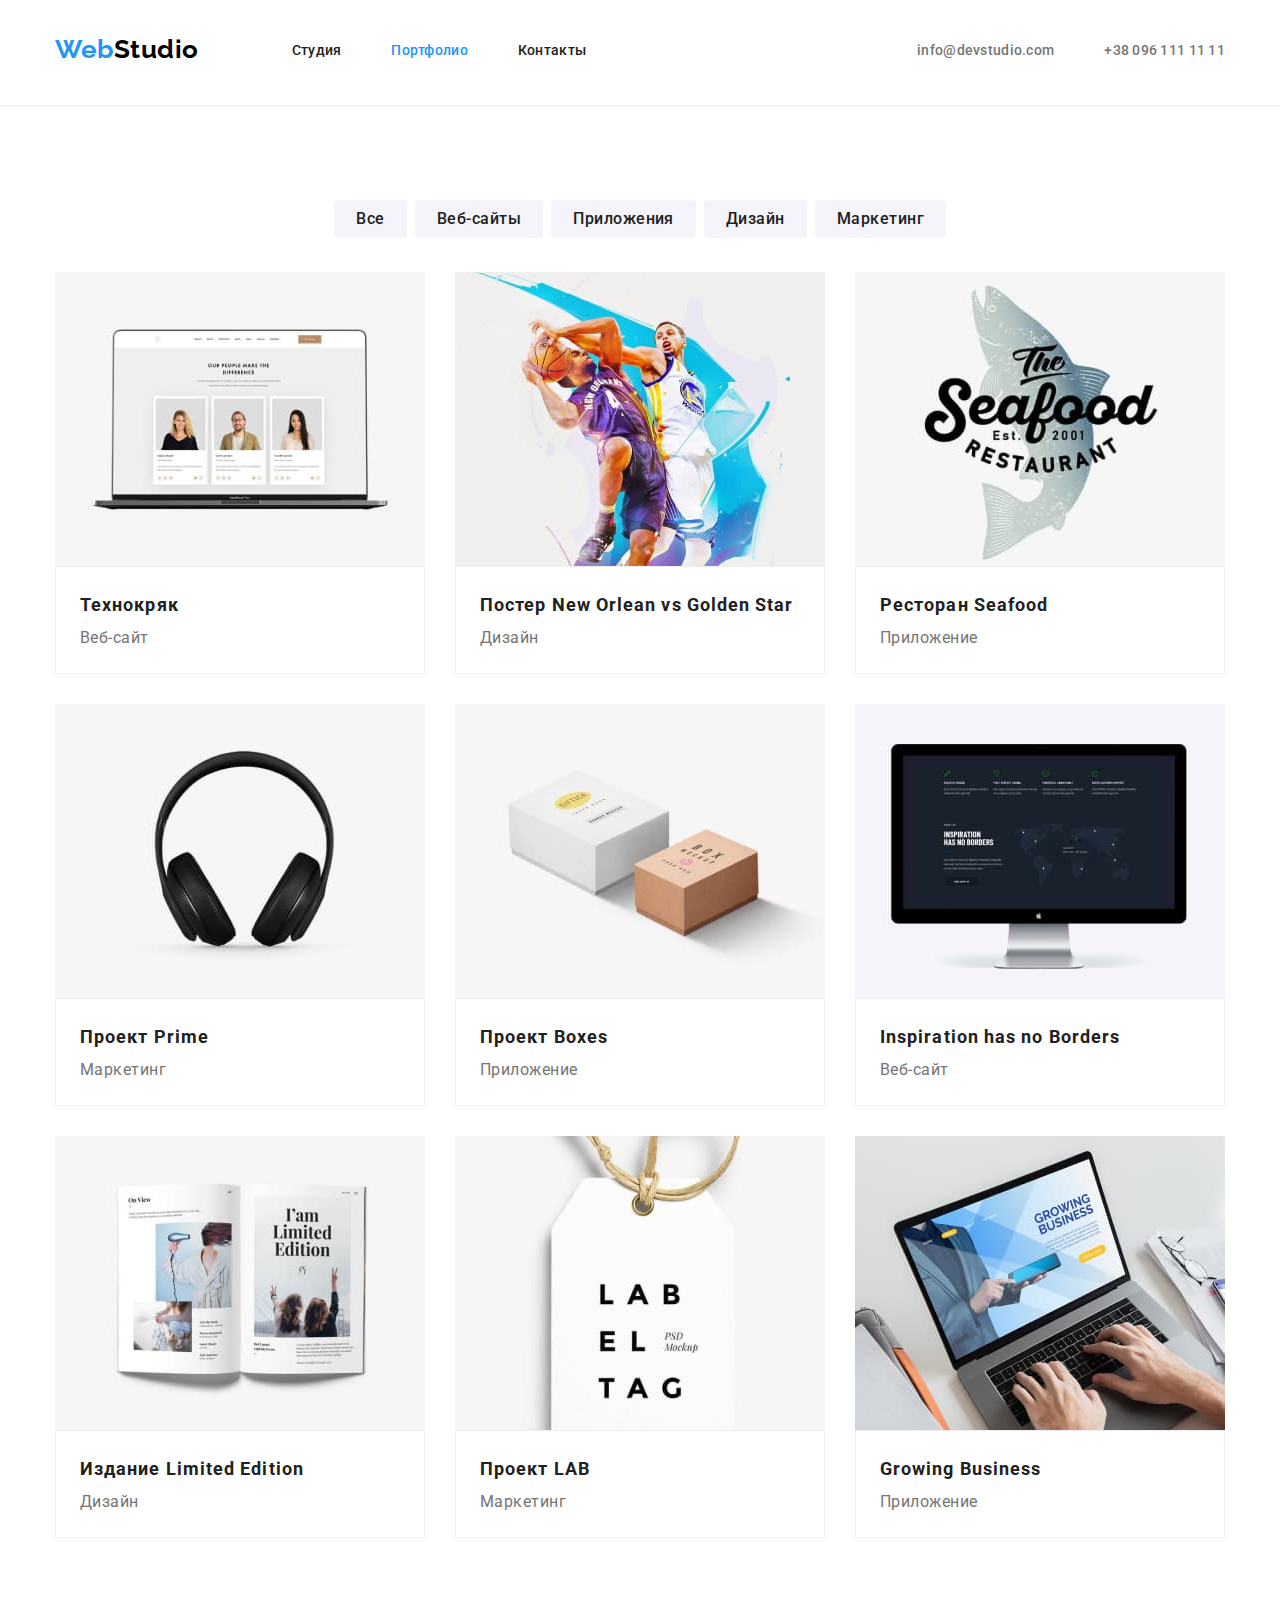
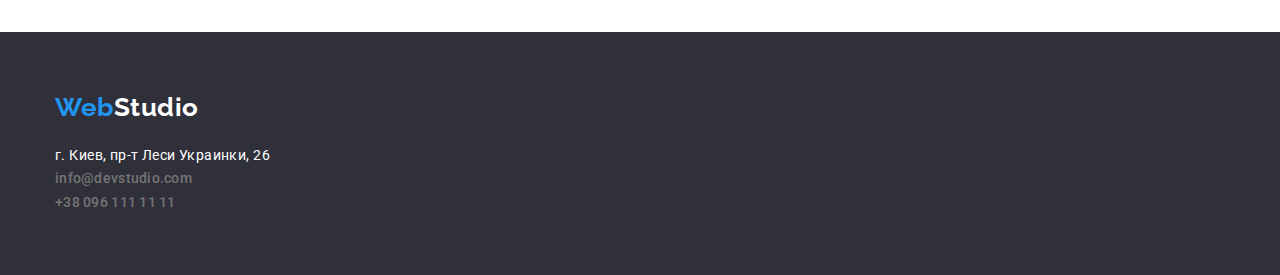
==== portfolio.html @ e27b1616 "clone" ====
<!DOCTYPE html>
<html lang="ru">
  <head>
    <meta charset="UTF-8" />
    <meta http-equiv="X-UA-Compatible" content="IE=edge" />
    <meta name="viewport" content="width=device-width, initial-scale=1.0" />
    <link
      rel="stylesheet"
      href="https://cdnjs.cloudflare.com/ajax/libs/modern-normalize/1.1.0/modern-normalize.min.css"
    />
    <link rel="stylesheet" href="./css/styles.css" />
    <link rel="preconnect" href="https://fonts.googleapis.com" />
    <link rel="preconnect" href="https://fonts.gstatic.com" crossorigin />
    <link
      href="https://fonts.googleapis.com/css2?family=Raleway:wght@700&family=Roboto:wght@400;500;700;900&display=swap"
      rel="stylesheet"
    />
    <title>Portfolio</title>
  </head>

  <body>
    <header class="header">
      <div class="container">
        <a lang="en" href="./index.html" class="logo">Web<span class="logo-header">Studio</span></a>
        <nav class="nav">
          <ul class="nav-list list">
            <li><a href="./index.html" class="nav-list-item link">Студия</a></li>
            <li><a href="./portfolio.html" class="nav-list-item link current">Портфолио</a></li>
            <li><a href="" class="nav-list-item link">Контакты</a></li>
          </ul>
        </nav>
        <ul class="contacts list">
          <li><a href="mailto:info@devstudio.com" class="mail link">info@devstudio.com</a></li>
          <li><a href="tel:+380961111111" class="header-tel link">+38 096 111 11 11</a></li>
        </ul>
      </div>
    </header>
    <main>
      <section class="our-services section">
        <div class="container">
          <h1 class="hidden-head">Наши услуги</h1>
          <ul class="oserv-but list">
            <li><button type="button" class="filter">Все</button></li>
            <li><button type="button" class="filter">Веб-сайты</button></li>
            <li><button type="button" class="filter">Приложения</button></li>
            <li><button type="button" class="filter">Дизайн</button></li>
            <li><button type="button" class="filter">Маркетинг</button></li>
          </ul>

          <ul class="oserv-list list">
            <li class="oserv-item">
              <img src="./images/img11.jpg" alt="Веб-сайт" width="370" height="294" />
              <div class="oserv-text">
                <h3 class="oserv-item-head">Технокряк</h3>
                <p class="oserv-item-text">Веб-сайт</p>
              </div>
            </li>
            <li class="oserv-item">
              <img src="./images/img12.jpg" alt="Дизайн" width="370" height="294" />
              <div class="oserv-text">
                <h3 class="oserv-item-head">Постер New Orlean vs Golden Star</h3>
                <p class="oserv-item-text">Дизайн</p>
              </div>
            </li>
            <li class="oserv-item">
              <img src="./images/img13.jpg" alt="Приложение" width="370" height="294" />
              <div class="oserv-text">
                <h3 class="oserv-item-head">Ресторан Seafood</h3>
                <p class="oserv-item-text">Приложение</p>
              </div>
            </li>
            <li class="oserv-item">
              <img src="./images/img21.jpg" alt="Маркетинг" width="370" height="294" />
              <div class="oserv-text">
                <h3 class="oserv-item-head">Проект Prime</h3>
                <p class="oserv-item-text">Маркетинг</p>
              </div>
            </li>
            <li class="oserv-item">
              <img src="./images/img22.jpg" alt="Приложение" width="370" height="429" />
              <div class="oserv-text">
                <h3 class="oserv-item-head">Проект Boxes</h3>
                <p class="oserv-item-text">Приложение</p>
              </div>
            </li>
            <li class="oserv-item">
              <img src="./images/img23.jpg" alt="Веб-сайт" width="370" height="294" />
              <div class="oserv-text">
                <h3 lang="en" class="oserv-item-head">Inspiration has no Borders</h3>
                <p class="oserv-item-text">Веб-сайт</p>
              </div>
            </li>
            <li class="oserv-item">
              <img src="./images/img31.jpg" alt="Дизайн" width="370" height="294" />
              <div class="oserv-text">
                <h3 class="oserv-item-head">Издание Limited Edition</h3>
                <p class="oserv-item-text">Дизайн</p>
              </div>
            </li>
            <li class="oserv-item">
              <img src="./images/img32.jpg" alt="Маркетинг" width="370" height="294" />
              <div class="oserv-text">
                <h3 class="oserv-item-head">Проект LAB</h3>
                <p class="oserv-item-text">Маркетинг</p>
              </div>
            </li>
            <li class="oserv-item">
              <img src="./images/img33.jpg" alt="Веб-сайт" width="370" height="294" />
              <div class="oserv-text">
                <h3 lang="en" class="oserv-item-head">Growing Business</h3>
                <p class="oserv-item-text">Приложение</p>
              </div>
            </li>
          </ul>
        </div>
      </section>
    </main>
    <footer class="basement">
      <div class="container">
        <a lang="en" href="./index.html" class="ft">Web<span class="logo-footer">Studio</span></a>
        <address class="basement-adr">
          г. Киев, пр-т Леси Украинки, 26
          <ul class="contacts-ft">
            <li><a href="mailto:info@devstudio.com" class="mail link">info@devstudio.com</a></li>
            <li><a href="tel:+380961111111" class="header-tel link">+38 096 111 11 11</a></li>
          </ul>
        </address>
      </div>
    </footer>
  </body>
</html>
---- css/styles.css ----
:root {
  --header-color: #2196f3;
  --accent-color: #ffffff;
  --text-color: #212121;
  --font-weight: 700;
  --basetext-color: #757575;
}

.list {
  list-style: none;
  margin-top: 0px;
  margin-bottom: 0px;
  padding: 0px;

  display: flex;
  align-items: center;
  gap: 30px;
}

.link {
  text-decoration: none;
}
.hidden-head {
  position: absolute;
  white-space: nowrap;
  width: 1px;
  height: 1;
  overflow: hidden;
  border: 0;
  padding: 0;
  clip: rect(0 0 0 0);
  clip-path: inset(50%);
  margin: -1px;
}

.section {
  padding: 94px 0px;
}

.absec {
  padding-top: 0px;
}

body {
  font-family: 'Roboto', sans-serif;
  color: var(--text-color);
  background-color: var(--accent-color);
}

img {
  display: block;
  max-width: 100%;
  height: auto;
}

ul {
  margin: 0px;
  padding-left: 0px;
}
p,
h1,
h2,
h3,
h4,
h5,
h6 {
  margin: 0px;
}

.container {
  width: 1200px;
  padding-left: 15px;
  padding-right: 15px;
  margin: 0 auto;
}

/*----------------HEADER----------------*/
.header .container {
  display: flex;
  align-items: center;
}
.header {
  padding: 10px 0px 15px;
  border-bottom: 1px solid #ececec;
}

.logo {
  font-family: Raleway;
  font-style: normal;
  font-weight: var(--font-weight);
  font-size: 26px;
  line-height: 1.2;
  color: var(--header-color);
  text-decoration: none;
  letter-spacing: 0.02em;
  padding-top: 24px;
  padding-bottom: 25px;
  margin-right: 93px;
}
.logo-header {
  color: #000000;
}
.nav-list {
  column-gap: 50px;
}
.nav-list-item.current {
  color: var(--header-color);
}
.nav-list-item,
.header-tel,
.mail {
  font-weight: 500;
  font-size: 14px;
  line-height: 1.14;
  letter-spacing: 0.02em;
  color: var(--text-color);
}

.nav-list-item:hover,
.nav-list-item:focus {
  color: var(--header-color);
}

.header-tel,
.mail {
  color: var(--basetext-color);
}
.header-tel:hover,
.header-tel:focus {
  color: var(--header-color);
}

.mail:hover,
.mail:focus {
  color: var(--header-color);
}
.contacts {
  margin-left: auto;
  column-gap: 50px;
}

.mail {
  margin: 9px auto;
}

/* -------------Hero------------------- */
.hero {
  background-color: #2f303a;
  padding-top: 200px;
  padding-bottom: 200px;
  text-align: center;
}
.hero-h {
  font-weight: 900;
  font-size: 44px;
  line-height: 1.36;
  letter-spacing: 0.06em;
  text-transform: uppercase;
  color: var(--accent-color);
  max-width: 695px;

  margin: 0 auto;
  margin-bottom: 30px;
}
.hero-bt {
  font-family: inherit;
  font-weight: var(--font-weight);
  font-size: 16px;
  line-height: 1.88;
  display: flex;
  align-items: center;
  letter-spacing: 0.06em;
  color: var(--accent-color);
  background-color: var(--header-color);
  cursor: pointer;
  border-radius: 4px;
  padding: 10px 32px;
  max-width: 100%;
  margin: 0 auto;
}
.hero-bt:hover,
.hero-bt:focus {
  background-color: #188ce8;
}

/* -------------Benefits---------------- */
.benefits {
  padding-top: 68px;
  padding-bottom: 94px;
}

.bts-header {
  font-weight: var(--font-weight);
  font-size: 14px;
  line-height: 1.14;
  letter-spacing: 0.03em;
  text-transform: uppercase;
  color: var(--text-color);
  margin-top: 0px;
  margin-bottom: 10px;
}
.bts-text {
  font-size: 14px;
  line-height: 1.71;
  letter-spacing: 0.03em;
  color: var(--basetext-color);
  margin: 0px;
  max-width: 270px;
}

/* --------------About---------------- */
.about-header {
  font-weight: var(--font-weight);
  font-size: 36px;
  line-height: 1.17;
  text-align: center;
  letter-spacing: 0.03em;
  color: var(--text-color);
  margin: 0 auto;
  margin-bottom: 50px;
}

/* --------------Our team------------- */
.our-team {
  background-color: #f5f4fa;
}

.oteam-items {
  background-color: var(--accent-color);
  border-radius: 0px 0px 4px 4px;
  width: calc((100%-30px;) / 3);
}
.oteem-header {
  font-weight: 500;
  font-size: 16px;
  line-height: 1.19;
  text-align: center;
  letter-spacing: 0.03em;
  color: var(--text-color);
  margin: 0px 0px 10px;
}
.oteem-position {
  font-size: 16px;
  line-height: 1.19;
  text-align: center;
  letter-spacing: 0.03em;
  color: var(--basetext-color);
}

.oteam-text {
  padding: 30px 0px;
  box-shadow: 0px 1px 3px rgba(0, 0, 0, 0.12), 0px 1px 1px rgba(0, 0, 0, 0.14),
    0px 2px 1px rgba(0, 0, 0, 0.2);
}
/*--------------Footer------------------*/
.basement {
  background-color: #2f303a;
}

.ft {
  display: block;
  font-family: Raleway;
  font-style: normal;
  font-weight: var(--font-weight);
  font-size: 26px;
  line-height: 1.2;
  color: var(--header-color);
  text-decoration: none;
  letter-spacing: 0.02em;
  padding-top: 60px;
  margin-bottom: 20px;
}
.logo-footer {
  color: var(--accent-color);
  padding-top: 60px;
}
.basement-adr {
  display: block;
  font-style: normal;
  font-size: 14px;
  line-height: 1.71;
  letter-spacing: 0.03em;
  color: var(--accent-color);
  padding-bottom: 60px;
  max-width: 231px;
  text-align: left;
}
.contacts-ft {
  list-style: none;
}

/* ----------------------PORTFOLIO---------------------------- */

.oserv-but {
  margin-bottom: 34px;
  column-gap: 8px;
  justify-content: center;
}

.filter {
  font-family: inherit;
  font-weight: 500;
  font-size: 16px;
  line-height: 1.62;
  text-align: center;
  letter-spacing: 0.03em;
  color: var(--text-color);
  background: #f5f4fa;
  cursor: pointer;
  border-radius: 4px;
  padding: 6px 22px;
  min-width: 73px;
  text-align: center;
  border: 0;
}
.filter:hover,
.filter:focus {
  background: var(--header-color);
  color: var(--accent-color);
}

.oserv-list {
  flex-wrap: wrap;
}

.oserv-item {
  
  width: 370px;
}

.oserv-item-head {
  font-weight: var(--font-weight);
  font-size: 18px;
  line-height: 2;
  letter-spacing: 0.06em;
  color: var(--text-color);
}
.oserv-item-text {
  font-size: 16px;
  line-height: 1.88;
  letter-spacing: 0.03em;
  color: var(--basetext-color);
}
.oserv-text {
  padding: 20px 24px;
  border: 1px solid #eeeeee;
}
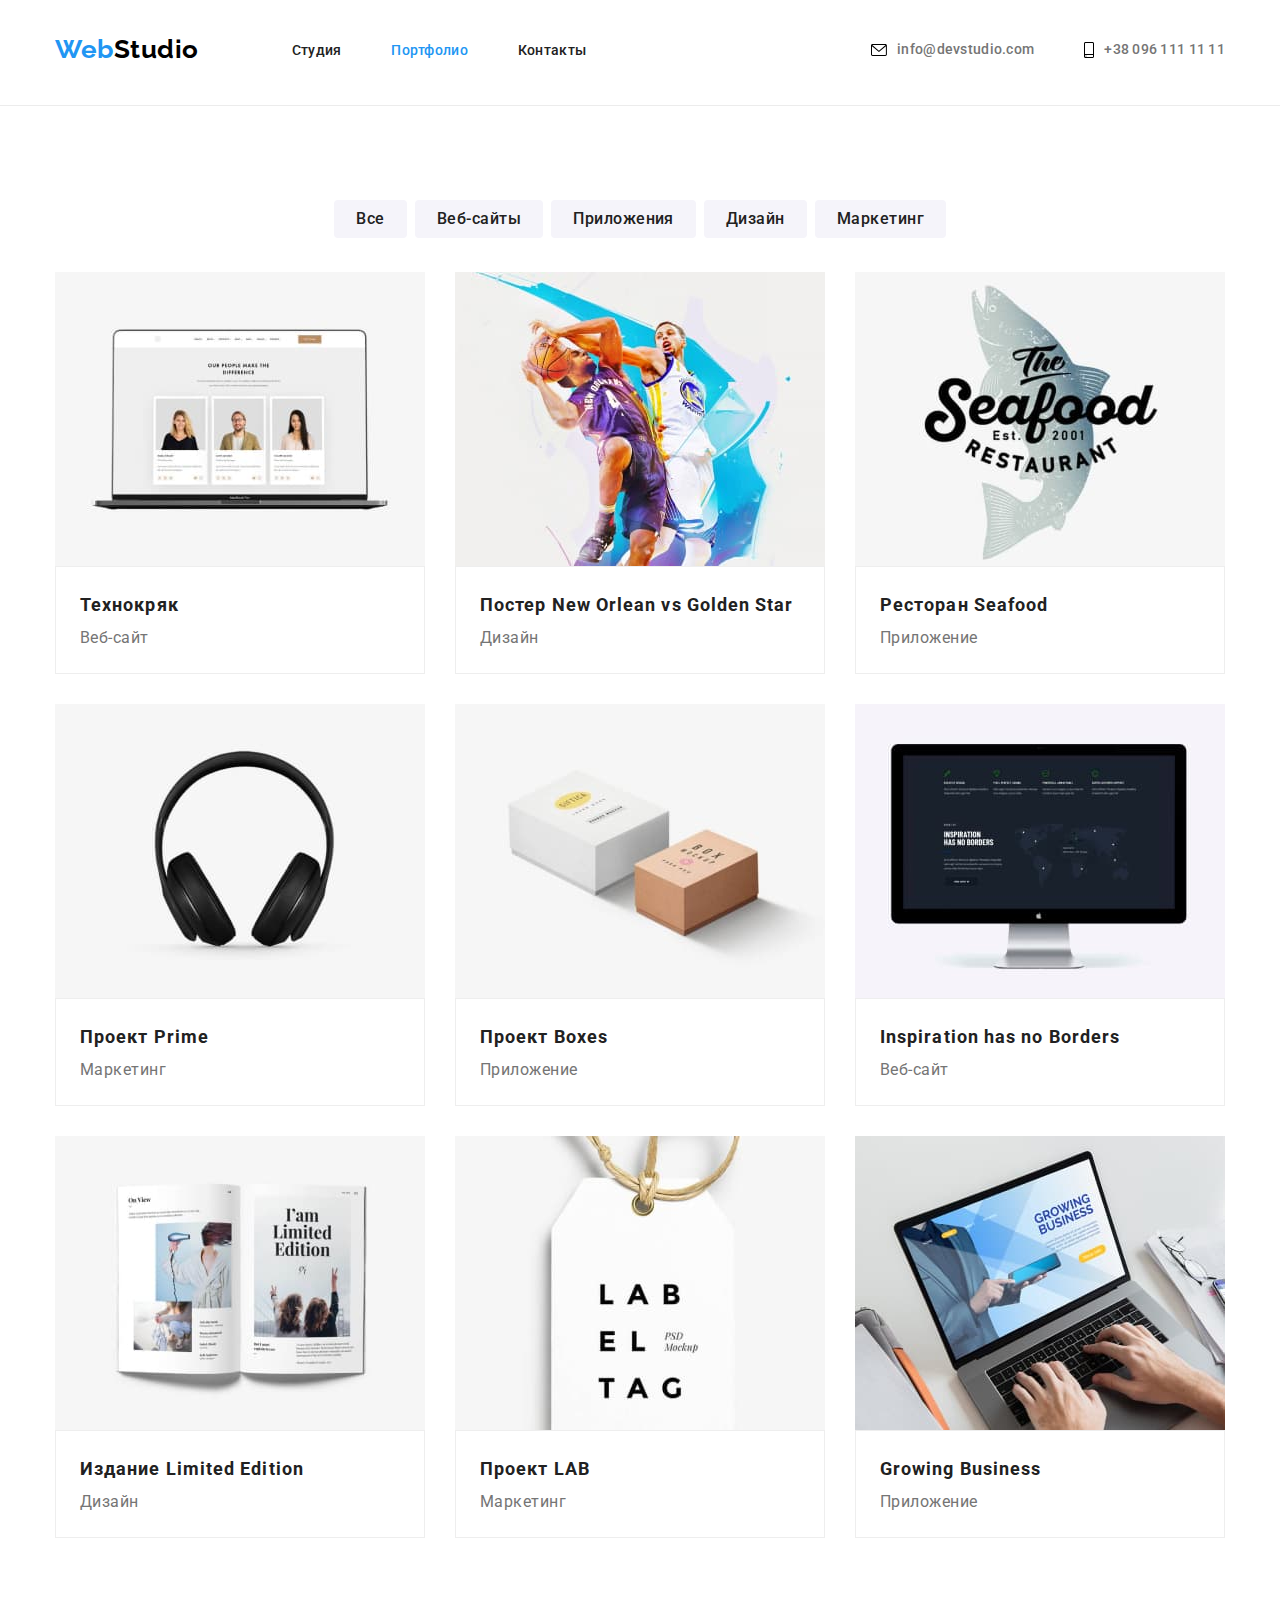
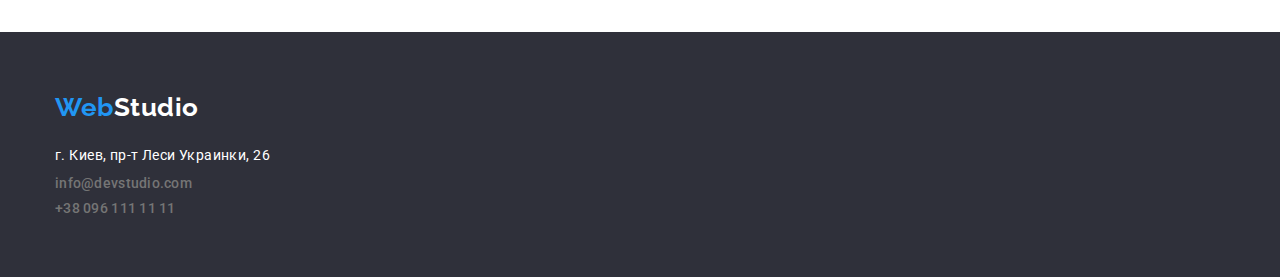
==== commit 93c6ce70: "headericonspf" ====
--- a/portfolio.html
+++ b/portfolio.html
@@ -30,8 +30,18 @@
           </ul>
         </nav>
         <ul class="contacts list">
-          <li><a href="mailto:info@devstudio.com" class="mail link">info@devstudio.com</a></li>
-          <li><a href="tel:+380961111111" class="header-tel link">+38 096 111 11 11</a></li>
+          <li>
+            <a href="mailto:info@devstudio.com" class="mail link">
+              <svg class="contacts-icon" width="16" height="12">
+                <use href="/images/icons.svg#icon-envelope"></use>
+              </svg>info@devstudio.com</a>
+          </li>
+          <li>
+            <a href="tel:+380961111111" class="header-tel link">
+              <svg class="contacts-icon" width="10" height="16">
+                <use href="/images/icons.svg#icon-smartphone"></use>
+              </svg>+38 096 111 11 11</a>
+          </li>
         </ul>
       </div>
     </header>
--- a/css/styles.css
+++ b/css/styles.css
@@ -123,12 +123,19 @@
 
 .header-tel,
 .mail {
+  display: flex;
+  align-items: center;
   color: var(--basetext-color);
 }
 .header-tel:hover,
 .header-tel:focus {
   color: var(--header-color);
 }
+.header-tel:hover .contacts-icon,
+.header-tel:focus .contacts-icon {
+  fill: var(--header-color);
+}
+
 
 .mail:hover,
 .mail:focus {
@@ -140,7 +147,18 @@
 }
 
 .mail {
-  margin: 9px auto;
+    margin: 9px auto;
+}
+.contacts-icon {
+  margin-right: 10px;
+  }
+.contacts-icon:hover, 
+.contacts-icon:focus {
+  fill: var(--header-color);
+}
+.mail:hover .contacts-icon,
+.mail:focus .contacts-icon {
+  fill: var(--header-color);
 }
 
 /* -------------Hero------------------- */
@@ -149,6 +167,17 @@
   padding-top: 200px;
   padding-bottom: 200px;
   text-align: center;
+}
+.overlay {
+  max-width: 1600px;
+  height: 600px;
+  margin-left: auto;
+  margin-right: auto;
+  background-image: linear-gradient(to right, rgba(47, 48, 58, 0.4), rgba(47, 48, 58, 0.4)),
+    url(../images/heroimg.jpg);
+  background-repeat: no-repeat;
+  background-position: center;
+  background-size: cover;
 }
 .hero-h {
   font-weight: 900;
@@ -228,7 +257,7 @@
 .oteam-items {
   background-color: var(--accent-color);
   border-radius: 0px 0px 4px 4px;
-  width: calc((100%-30px;) / 3);
+  width: calc((100%-30px) / 3);
 }
 .oteem-header {
   font-weight: 500;
@@ -245,6 +274,7 @@
   text-align: center;
   letter-spacing: 0.03em;
   color: var(--basetext-color);
+  margin-bottom: 16px;
 }
 
 .oteam-text {
@@ -252,6 +282,35 @@
   box-shadow: 0px 1px 3px rgba(0, 0, 0, 0.12), 0px 1px 1px rgba(0, 0, 0, 0.14),
     0px 2px 1px rgba(0, 0, 0, 0.2);
 }
+.otem-soc {
+  display: flex;
+  justify-content: center;
+  gap: 10px;
+}
+.otem-soc-link {
+  display: flex;
+  align-items: center;
+  justify-content: center;
+  width: 44px;
+  height: 44px;
+  border-radius: 50%;
+}
+.otem-soc-icon {
+  fill: #afb1b8;
+}
+.otem-soc-link:hover,
+.otem-soc-link:focus {
+  background-color: var(--header-color);
+}
+.otem-soc-link:hover .otem-soc-icon,
+.otem-soc-link:focus .otem-soc-icon {
+  fill: var(--accent-color);
+}
+.otem-soc-icon:hover,
+.otem-soc-icon:focus {
+  fill: var(--accent-color);
+}
+
 /*--------------Footer------------------*/
 .basement {
   background-color: #2f303a;
@@ -289,6 +348,12 @@
   list-style: none;
 }
 
+.footer-soc {
+  /* display: flex;
+  column-gap: 70px;
+  align-items: center; */
+}
+
 /* ----------------------PORTFOLIO---------------------------- */
 
 .oserv-but {
@@ -324,7 +389,6 @@
 }
 
 .oserv-item {
-  
   width: 370px;
 }
 
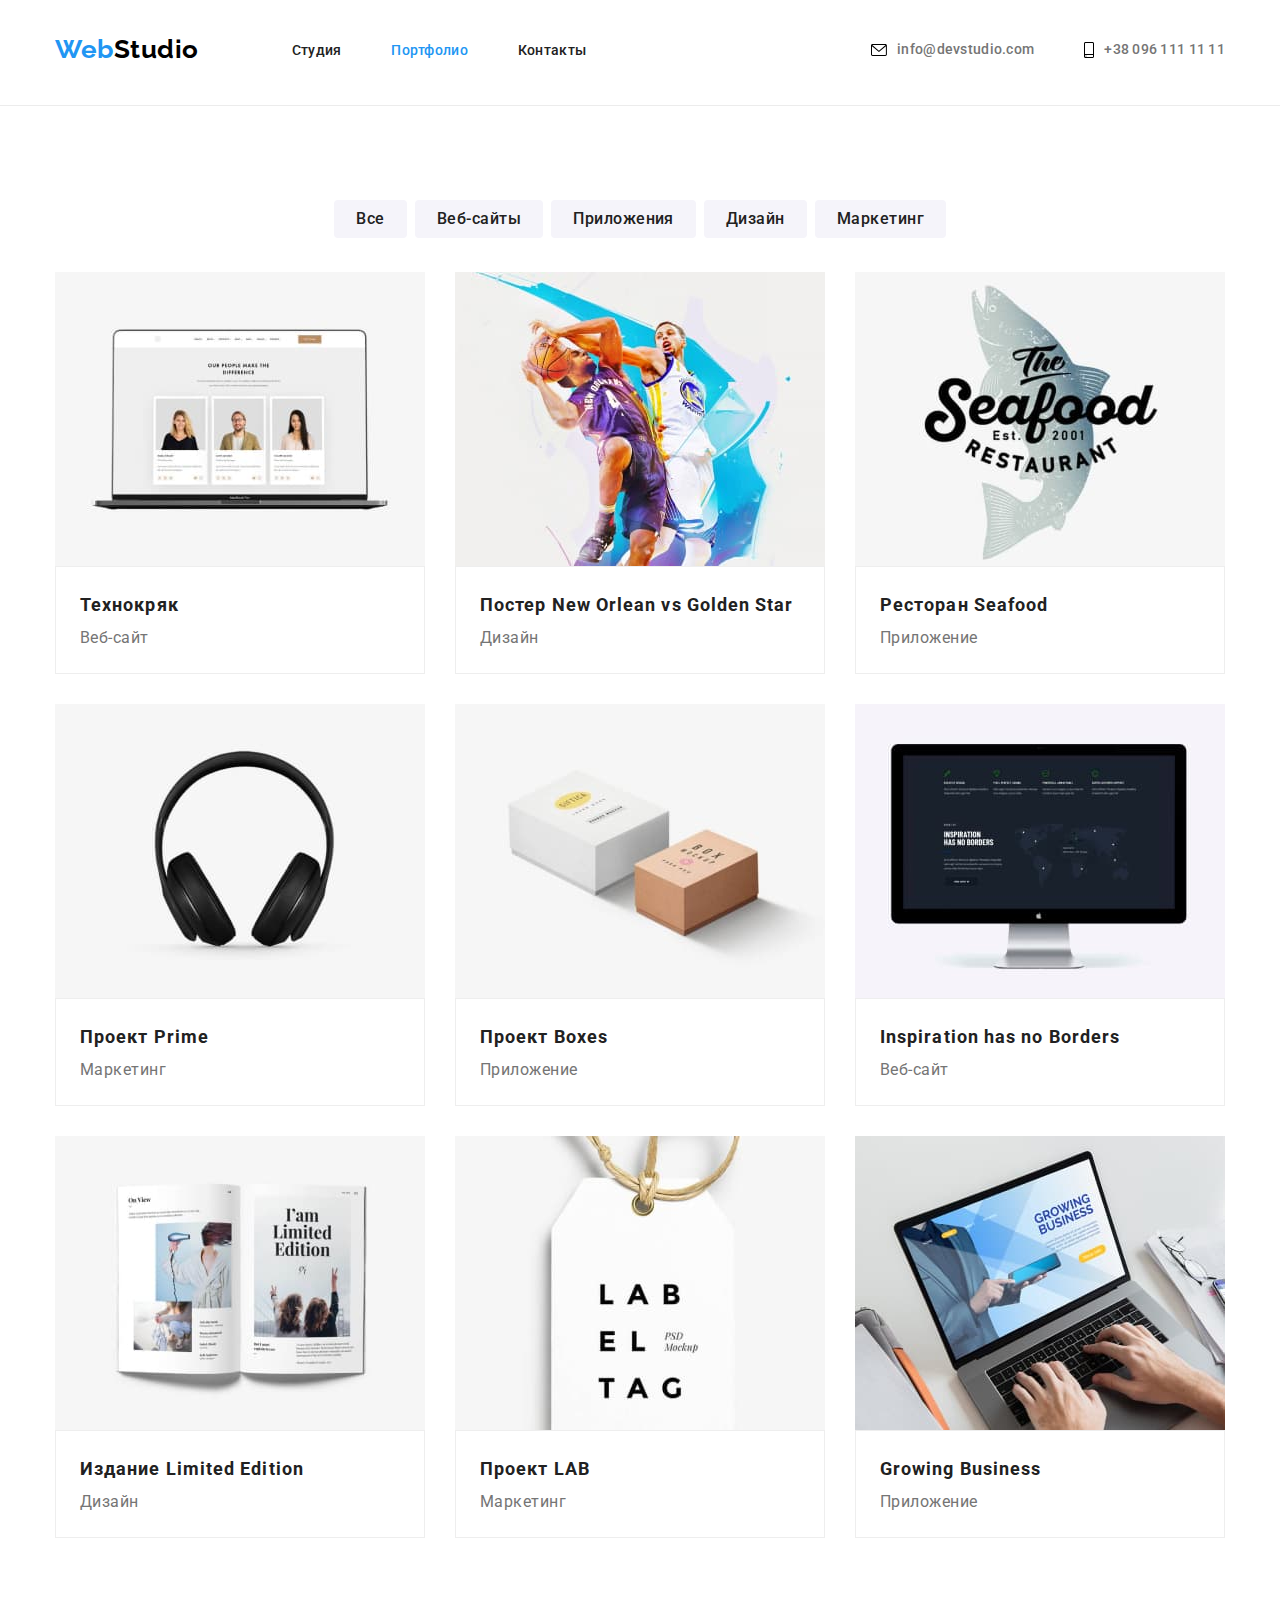
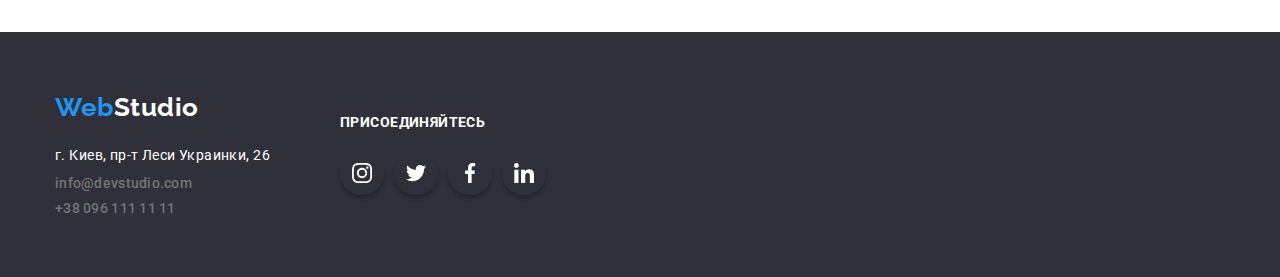
==== commit e1d02d99: "studiofix" ====
--- a/portfolio.html
+++ b/portfolio.html
@@ -126,14 +126,50 @@
       </section>
     </main>
     <footer class="basement">
-      <div class="container">
-        <a lang="en" href="./index.html" class="ft">Web<span class="logo-footer">Studio</span></a>
-        <address class="basement-adr">
-          г. Киев, пр-т Леси Украинки, 26
-          <ul class="contacts-ft">
-            <li><a href="mailto:info@devstudio.com" class="mail link">info@devstudio.com</a></li>
-            <li><a href="tel:+380961111111" class="header-tel link">+38 096 111 11 11</a></li>
+      <div class="container footer">
+        <div class="footer-contacts">
+          <a lang="en" href="./index.html" class="ft">Web<span class="logo-footer">Studio</span></a>
+          <address class="basement-adr">
+            г. Киев, пр-т Леси Украинки, 26
+            <ul class="contacts-ft">
+              <li><a href="mailto:info@devstudio.com" class="mail link">info@devstudio.com</a></li>
+              <li><a href="tel:+380961111111" class="header-tel link">+38 096 111 11 11</a></li>
+            </ul>
+          </address>
+        </div>
+        <div class="footer-soc">
+          <h3 class="ft-header">присоединяйтесь</h3>
+          <ul class="ft-soc list">
+            <li class="ft-soc-item">
+              <a href="" class="ft-soc-link link">
+                <svg class="otem-soc-icon-ft" width="20" height="20">
+                  <use href="/images/icons.svg#icon-instagram"></use>
+                </svg>
+              </a>
+            </li>
+            <li class="ft-soc-item">
+              <a href="" class="ft-soc-link link">
+                <svg class="otem-soc-icon-ft" width="20" height="20">
+                  <use href="/images/icons.svg#icon-twitter"></use>
+                </svg>
+              </a>
+            </li>
+            <li class="ft-soc-item">
+              <a href="" class="ft-soc-link link">
+                <svg class="otem-soc-icon-ft" width="20" height="20">
+                  <use href="/images/icons.svg#icon-facebook"></use>
+                </svg>
+              </a>
+            </li>
+            <li class="ft-soc-item">
+              <a href="" class="ft-soc-link link">
+                <svg class="otem-soc-icon-ft" width="20" height="20">
+                  <use href="/images/icons.svg#icon-linkedin"></use>
+                </svg>
+              </a>
+            </li>
           </ul>
+        </div>
         </address>
       </div>
     </footer>
--- a/css/styles.css
+++ b/css/styles.css
@@ -136,7 +136,6 @@
   fill: var(--header-color);
 }
 
-
 .mail:hover,
 .mail:focus {
   color: var(--header-color);
@@ -147,12 +146,12 @@
 }
 
 .mail {
-    margin: 9px auto;
+  margin: 9px auto;
 }
 .contacts-icon {
   margin-right: 10px;
-  }
-.contacts-icon:hover, 
+}
+.contacts-icon:hover,
 .contacts-icon:focus {
   fill: var(--header-color);
 }
@@ -237,6 +236,11 @@
   max-width: 270px;
 }
 
+.benefits-item-icon {
+  background-color: #f5f4fa;
+  margin-bottom: 30px;
+}
+
 /* --------------About---------------- */
 .about-header {
   font-weight: var(--font-weight);
@@ -311,7 +315,42 @@
   fill: var(--accent-color);
 }
 
-/*--------------Footer------------------*/
+/*--------------Customers--------------- */
+
+.customers-header {
+  font-weight: var(--font-weight);
+  font-size: 36px;
+  line-height: 1.17;
+  text-align: center;
+  letter-spacing: 0.03em;
+  color: var(--text-color);
+  margin: 0 auto;
+  margin-bottom: 50px;
+}
+
+.cust-link {
+  display: flex;
+  align-items: center;
+  justify-content: center;
+  width: 170px;
+  height: 92px;
+  border: 1px solid #afb1b8;
+  border-radius: 4px;
+}
+
+.icon-сust {
+  fill: #afb1b8;
+}
+.cust-link:hover,
+.cust-link:focus {
+  background-color: var(--accent-color);
+}
+.cust-link:hover:hover .icon-сust,
+.cust-link:focus .icon-сust {
+  fill: var(--header-color);
+}
+
+/* ----------Footer------------------*/
 .basement {
   background-color: #2f303a;
 }
@@ -347,11 +386,45 @@
 .contacts-ft {
   list-style: none;
 }
-
+.footer {
+  display: flex;
+  align-items: center;
+  gap: 70px;
+}
 .footer-soc {
-  /* display: flex;
-  column-gap: 70px;
-  align-items: center; */
+}
+.ft-header {
+  margin-bottom: 20px;
+  font-size: 14px;
+  line-height: 1.14;
+  letter-spacing: 0.03em;
+  text-transform: uppercase;
+  color: var(--accent-color);
+}
+
+.ft-soc {
+  display: flex;
+  align-items: center;
+  justify-content: center;
+  gap: 10px;
+}
+
+.ft-soc-link {
+  display: flex;
+  align-items: center;
+  justify-content: center;
+  width: 44px;
+  height: 44px;
+  border-radius: 50%;
+  box-shadow: 0px 4px 4px rgba(0, 0, 0, 0.25);
+}
+.otem-soc-icon-ft {
+  fill: #ffffff;
+}
+
+.ft-soc-link:hover,
+.ft-soc-link:focus {
+  background-color: var(--header-color);
 }
 
 /* ----------------------PORTFOLIO---------------------------- */
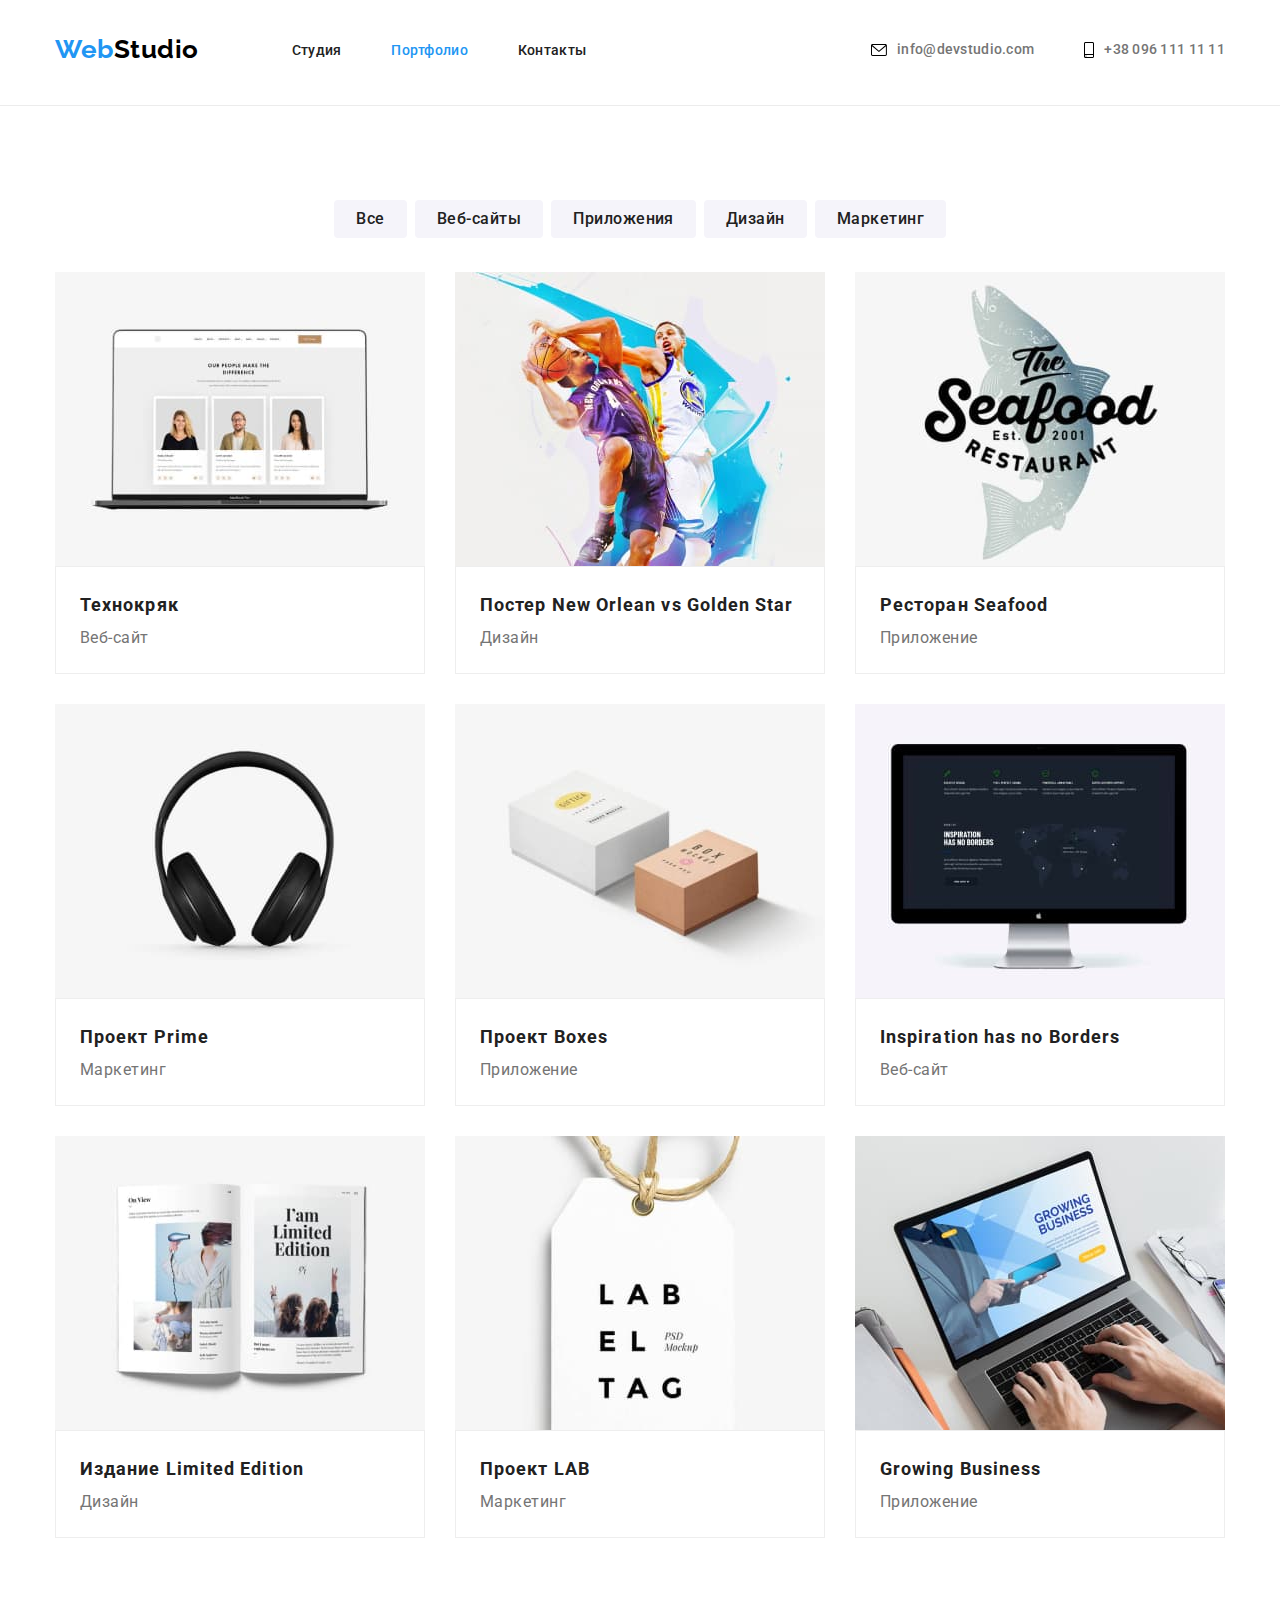
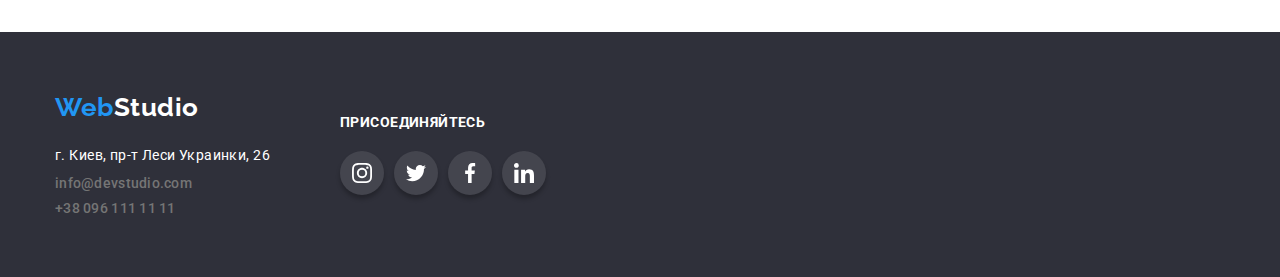
==== commit 48d39a90: "finalfix" ====
--- a/portfolio.html
+++ b/portfolio.html
@@ -33,14 +33,16 @@
           <li>
             <a href="mailto:info@devstudio.com" class="mail link">
               <svg class="contacts-icon" width="16" height="12">
-                <use href="/images/icons.svg#icon-envelope"></use>
-              </svg>info@devstudio.com</a>
+                <use href="/images/icons.svg#icon-envelope"></use></svg
+              >info@devstudio.com</a
+            >
           </li>
           <li>
             <a href="tel:+380961111111" class="header-tel link">
               <svg class="contacts-icon" width="10" height="16">
-                <use href="/images/icons.svg#icon-smartphone"></use>
-              </svg>+38 096 111 11 11</a>
+                <use href="/images/icons.svg#icon-smartphone"></use></svg
+              >+38 096 111 11 11</a
+            >
           </li>
         </ul>
       </div>
@@ -170,7 +172,6 @@
             </li>
           </ul>
         </div>
-        </address>
       </div>
     </footer>
   </body>
--- a/css/styles.css
+++ b/css/styles.css
@@ -133,7 +133,7 @@
 }
 .header-tel:hover .contacts-icon,
 .header-tel:focus .contacts-icon {
-  fill: var(--header-color);
+  fill: currentColor;
 }
 
 .mail:hover,
@@ -153,11 +153,11 @@
 }
 .contacts-icon:hover,
 .contacts-icon:focus {
-  fill: var(--header-color);
+  fill: currentColor;
 }
 .mail:hover .contacts-icon,
 .mail:focus .contacts-icon {
-  fill: var(--header-color);
+  fill: currentColor;
 }
 
 /* -------------Hero------------------- */
@@ -262,6 +262,7 @@
   background-color: var(--accent-color);
   border-radius: 0px 0px 4px 4px;
   width: calc((100%-30px) / 3);
+  box-shadow: 0px 4px 4px rgba(0, 0, 0, 0.25);
 }
 .oteem-header {
   font-weight: 500;
@@ -291,12 +292,16 @@
   justify-content: center;
   gap: 10px;
 }
-.otem-soc-link {
-  display: flex;
-  align-items: center;
-  justify-content: center;
+.otem-soc-item {
   width: 44px;
   height: 44px;
+}
+.otem-soc-link {
+  display: flex;
+  align-items: center;
+  justify-content: center;
+  width: 100%;
+  height: 100%;
   border-radius: 50%;
 }
 .otem-soc-icon {
@@ -308,10 +313,6 @@
 }
 .otem-soc-link:hover .otem-soc-icon,
 .otem-soc-link:focus .otem-soc-icon {
-  fill: var(--accent-color);
-}
-.otem-soc-icon:hover,
-.otem-soc-icon:focus {
   fill: var(--accent-color);
 }
 
@@ -344,8 +345,9 @@
 .cust-link:hover,
 .cust-link:focus {
   background-color: var(--accent-color);
-}
-.cust-link:hover:hover .icon-сust,
+  border: 1px solid var(--header-color);
+}
+.cust-link:hover .icon-сust,
 .cust-link:focus .icon-сust {
   fill: var(--header-color);
 }
@@ -391,8 +393,7 @@
   align-items: center;
   gap: 70px;
 }
-.footer-soc {
-}
+
 .ft-header {
   margin-bottom: 20px;
   font-size: 14px;
@@ -416,6 +417,7 @@
   width: 44px;
   height: 44px;
   border-radius: 50%;
+  background-color: rgba(255, 255, 255, 0.1);
   box-shadow: 0px 4px 4px rgba(0, 0, 0, 0.25);
 }
 .otem-soc-icon-ft {
@@ -455,6 +457,8 @@
 .filter:focus {
   background: var(--header-color);
   color: var(--accent-color);
+  box-shadow: 0px 3px 1px rgba(0, 0, 0, 0.1), 0px 1px 2px rgba(0, 0, 0, 0.08),
+    0px 2px 2px rgba(0, 0, 0, 0.12);
 }
 
 .oserv-list {
@@ -463,6 +467,11 @@
 
 .oserv-item {
   width: 370px;
+}
+
+.oserv-item:hover {
+  box-shadow: 0px 1px 1px rgba(0, 0, 0, 0.12), 0px 4px 4px rgba(0, 0, 0, 0.06),
+    1px 4px 6px rgba(0, 0, 0, 0.16);
 }
 
 .oserv-item-head {
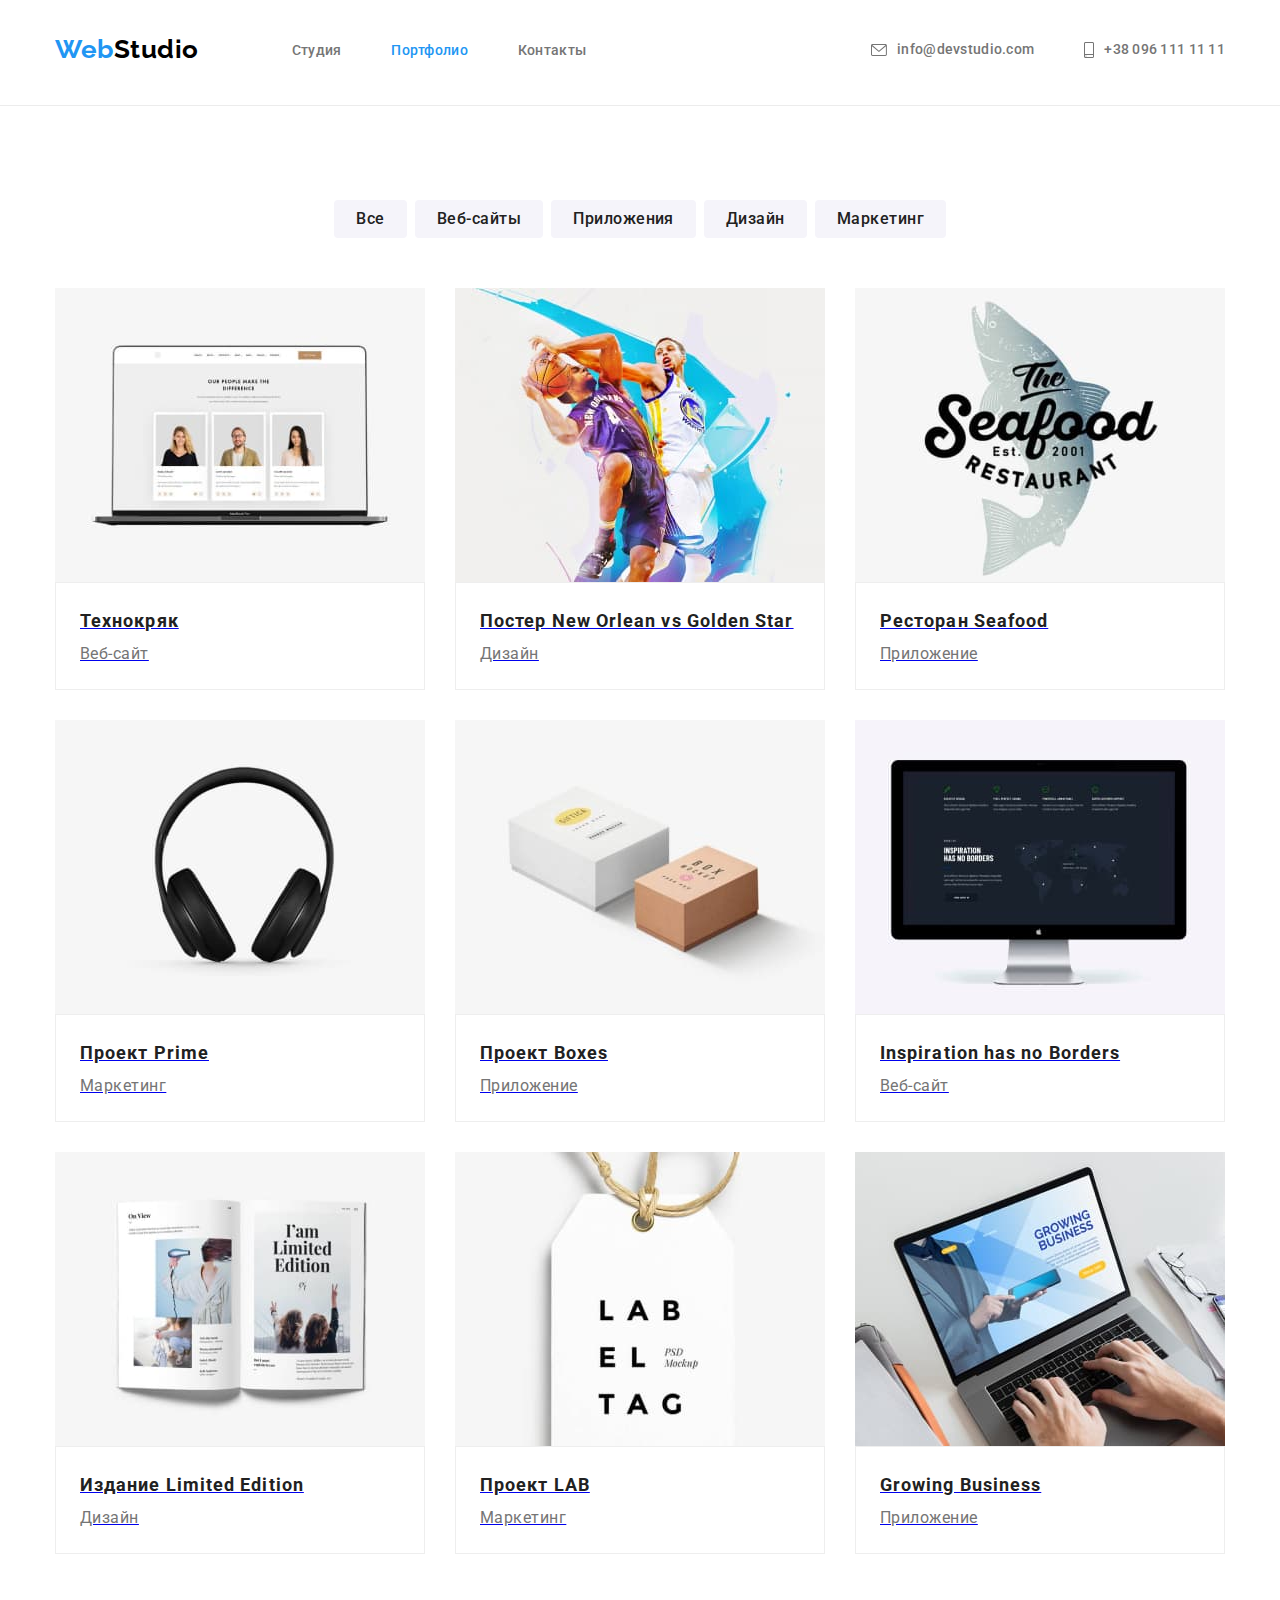
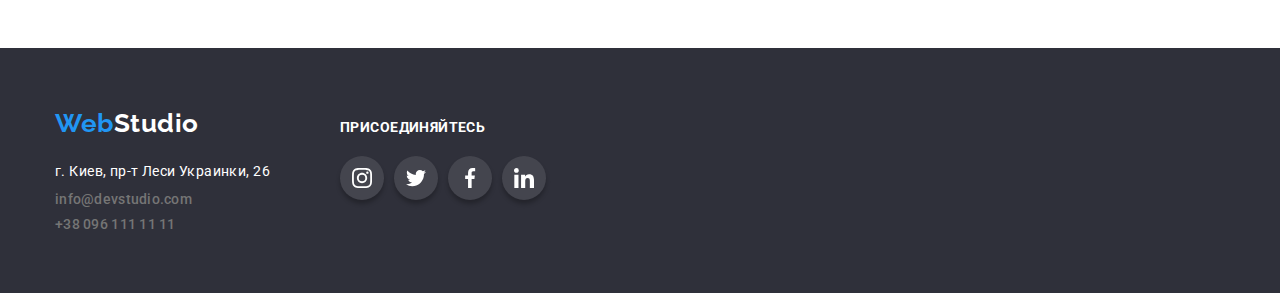
==== commit 59bbcef1: "mentorslove" ====
--- a/portfolio.html
+++ b/portfolio.html
@@ -33,14 +33,14 @@
           <li>
             <a href="mailto:info@devstudio.com" class="mail link">
               <svg class="contacts-icon" width="16" height="12">
-                <use href="/images/icons.svg#icon-envelope"></use></svg
+                <use href="./images/icons.svg#icon-envelope"></use></svg
               >info@devstudio.com</a
             >
           </li>
           <li>
             <a href="tel:+380961111111" class="header-tel link">
               <svg class="contacts-icon" width="10" height="16">
-                <use href="/images/icons.svg#icon-smartphone"></use></svg
+                <use href="./images/icons.svg#icon-smartphone"></use></svg
               >+38 096 111 11 11</a
             >
           </li>
@@ -60,69 +60,88 @@
           </ul>
 
           <ul class="oserv-list list">
-            <li class="oserv-item">
+            <a href="#" class="oserv-item">
+              <li>
               <img src="./images/img11.jpg" alt="Веб-сайт" width="370" height="294" />
               <div class="oserv-text">
                 <h3 class="oserv-item-head">Технокряк</h3>
                 <p class="oserv-item-text">Веб-сайт</p>
               </div>
             </li>
-            <li class="oserv-item">
+            <a href="#" class="oserv-item"><li>
               <img src="./images/img12.jpg" alt="Дизайн" width="370" height="294" />
               <div class="oserv-text">
                 <h3 class="oserv-item-head">Постер New Orlean vs Golden Star</h3>
                 <p class="oserv-item-text">Дизайн</p>
               </div>
-            </li>
-            <li class="oserv-item">
-              <img src="./images/img13.jpg" alt="Приложение" width="370" height="294" />
+            </li></a>
+            
+            <a href="#" class="oserv-item">
+            <li>
+                            <img src="./images/img13.jpg" alt="Приложение" width="370" height="294" />
               <div class="oserv-text">
                 <h3 class="oserv-item-head">Ресторан Seafood</h3>
                 <p class="oserv-item-text">Приложение</p>
               </div>
             </li>
-            <li class="oserv-item">
+            </a>
+            <a href="#" class="oserv-item">
+            <li>
               <img src="./images/img21.jpg" alt="Маркетинг" width="370" height="294" />
               <div class="oserv-text">
                 <h3 class="oserv-item-head">Проект Prime</h3>
                 <p class="oserv-item-text">Маркетинг</p>
               </div>
             </li>
-            <li class="oserv-item">
+            </a>
+            <a href="#" class="oserv-item">
+            <li>
               <img src="./images/img22.jpg" alt="Приложение" width="370" height="429" />
               <div class="oserv-text">
                 <h3 class="oserv-item-head">Проект Boxes</h3>
                 <p class="oserv-item-text">Приложение</p>
               </div>
             </li>
-            <li class="oserv-item">
+            </a>
+            <a href="#" class="oserv-item">
+            <li>
               <img src="./images/img23.jpg" alt="Веб-сайт" width="370" height="294" />
               <div class="oserv-text">
                 <h3 lang="en" class="oserv-item-head">Inspiration has no Borders</h3>
                 <p class="oserv-item-text">Веб-сайт</p>
               </div>
             </li>
-            <li class="oserv-item">
+            </a>
+            
+              <a href="#" class="oserv-item">
+                <li>
               <img src="./images/img31.jpg" alt="Дизайн" width="370" height="294" />
               <div class="oserv-text">
                 <h3 class="oserv-item-head">Издание Limited Edition</h3>
                 <p class="oserv-item-text">Дизайн</p>
               </div>
             </li>
-            <li class="oserv-item">
+            </a>
+            
+              <a href="#" class="oserv-item">
+              <li></li>
               <img src="./images/img32.jpg" alt="Маркетинг" width="370" height="294" />
               <div class="oserv-text">
                 <h3 class="oserv-item-head">Проект LAB</h3>
                 <p class="oserv-item-text">Маркетинг</p>
               </div>
             </li>
-            <li class="oserv-item">
+            </a>
+            
+              <a href="#" class="oserv-item">
+              <li>
               <img src="./images/img33.jpg" alt="Веб-сайт" width="370" height="294" />
               <div class="oserv-text">
                 <h3 lang="en" class="oserv-item-head">Growing Business</h3>
                 <p class="oserv-item-text">Приложение</p>
               </div>
             </li>
+            </a>
           </ul>
         </div>
       </section>
@@ -145,28 +164,28 @@
             <li class="ft-soc-item">
               <a href="" class="ft-soc-link link">
                 <svg class="otem-soc-icon-ft" width="20" height="20">
-                  <use href="/images/icons.svg#icon-instagram"></use>
+                  <use href="./images/icons.svg#icon-instagram"></use>
                 </svg>
               </a>
             </li>
             <li class="ft-soc-item">
               <a href="" class="ft-soc-link link">
                 <svg class="otem-soc-icon-ft" width="20" height="20">
-                  <use href="/images/icons.svg#icon-twitter"></use>
+                  <use href="./images/icons.svg#icon-twitter"></use>
                 </svg>
               </a>
             </li>
             <li class="ft-soc-item">
               <a href="" class="ft-soc-link link">
                 <svg class="otem-soc-icon-ft" width="20" height="20">
-                  <use href="/images/icons.svg#icon-facebook"></use>
+                  <use href="./images/icons.svg#icon-facebook"></use>
                 </svg>
               </a>
             </li>
             <li class="ft-soc-item">
               <a href="" class="ft-soc-link link">
                 <svg class="otem-soc-icon-ft" width="20" height="20">
-                  <use href="/images/icons.svg#icon-linkedin"></use>
+                  <use href="./images/icons.svg#icon-linkedin"></use>
                 </svg>
               </a>
             </li>
--- a/css/styles.css
+++ b/css/styles.css
@@ -113,7 +113,7 @@
   font-size: 14px;
   line-height: 1.14;
   letter-spacing: 0.02em;
-  color: var(--text-color);
+  color: var(--basetext-color);
 }
 
 .nav-list-item:hover,
@@ -150,6 +150,7 @@
 }
 .contacts-icon {
   margin-right: 10px;
+  fill: var(--basetext-color);
 }
 .contacts-icon:hover,
 .contacts-icon:focus {
@@ -205,6 +206,7 @@
   padding: 10px 32px;
   max-width: 100%;
   margin: 0 auto;
+  border: none;
 }
 .hero-bt:hover,
 .hero-bt:focus {
@@ -237,8 +239,13 @@
 }
 
 .benefits-item-icon {
+  display: flex;
+  justify-content: center;
+  align-items: center;
   background-color: #f5f4fa;
   margin-bottom: 30px;
+  width: 270px;
+  height: 120px;
 }
 
 /* --------------About---------------- */
@@ -385,13 +392,16 @@
   max-width: 231px;
   text-align: left;
 }
+.footer-contacts {
+  margin-right: 70px;
+}
 .contacts-ft {
   list-style: none;
 }
 .footer {
   display: flex;
-  align-items: center;
-  gap: 70px;
+  align-items: baseline;
+  
 }
 
 .ft-header {
@@ -432,7 +442,7 @@
 /* ----------------------PORTFOLIO---------------------------- */
 
 .oserv-but {
-  margin-bottom: 34px;
+  margin-bottom: 50px;
   column-gap: 8px;
   justify-content: center;
 }
@@ -466,14 +476,15 @@
 }
 
 .oserv-item {
+  display: block;
   width: 370px;
 }
-
 .oserv-item:hover {
   box-shadow: 0px 1px 1px rgba(0, 0, 0, 0.12), 0px 4px 4px rgba(0, 0, 0, 0.06),
     1px 4px 6px rgba(0, 0, 0, 0.16);
 }
 
+
 .oserv-item-head {
   font-weight: var(--font-weight);
   font-size: 18px;
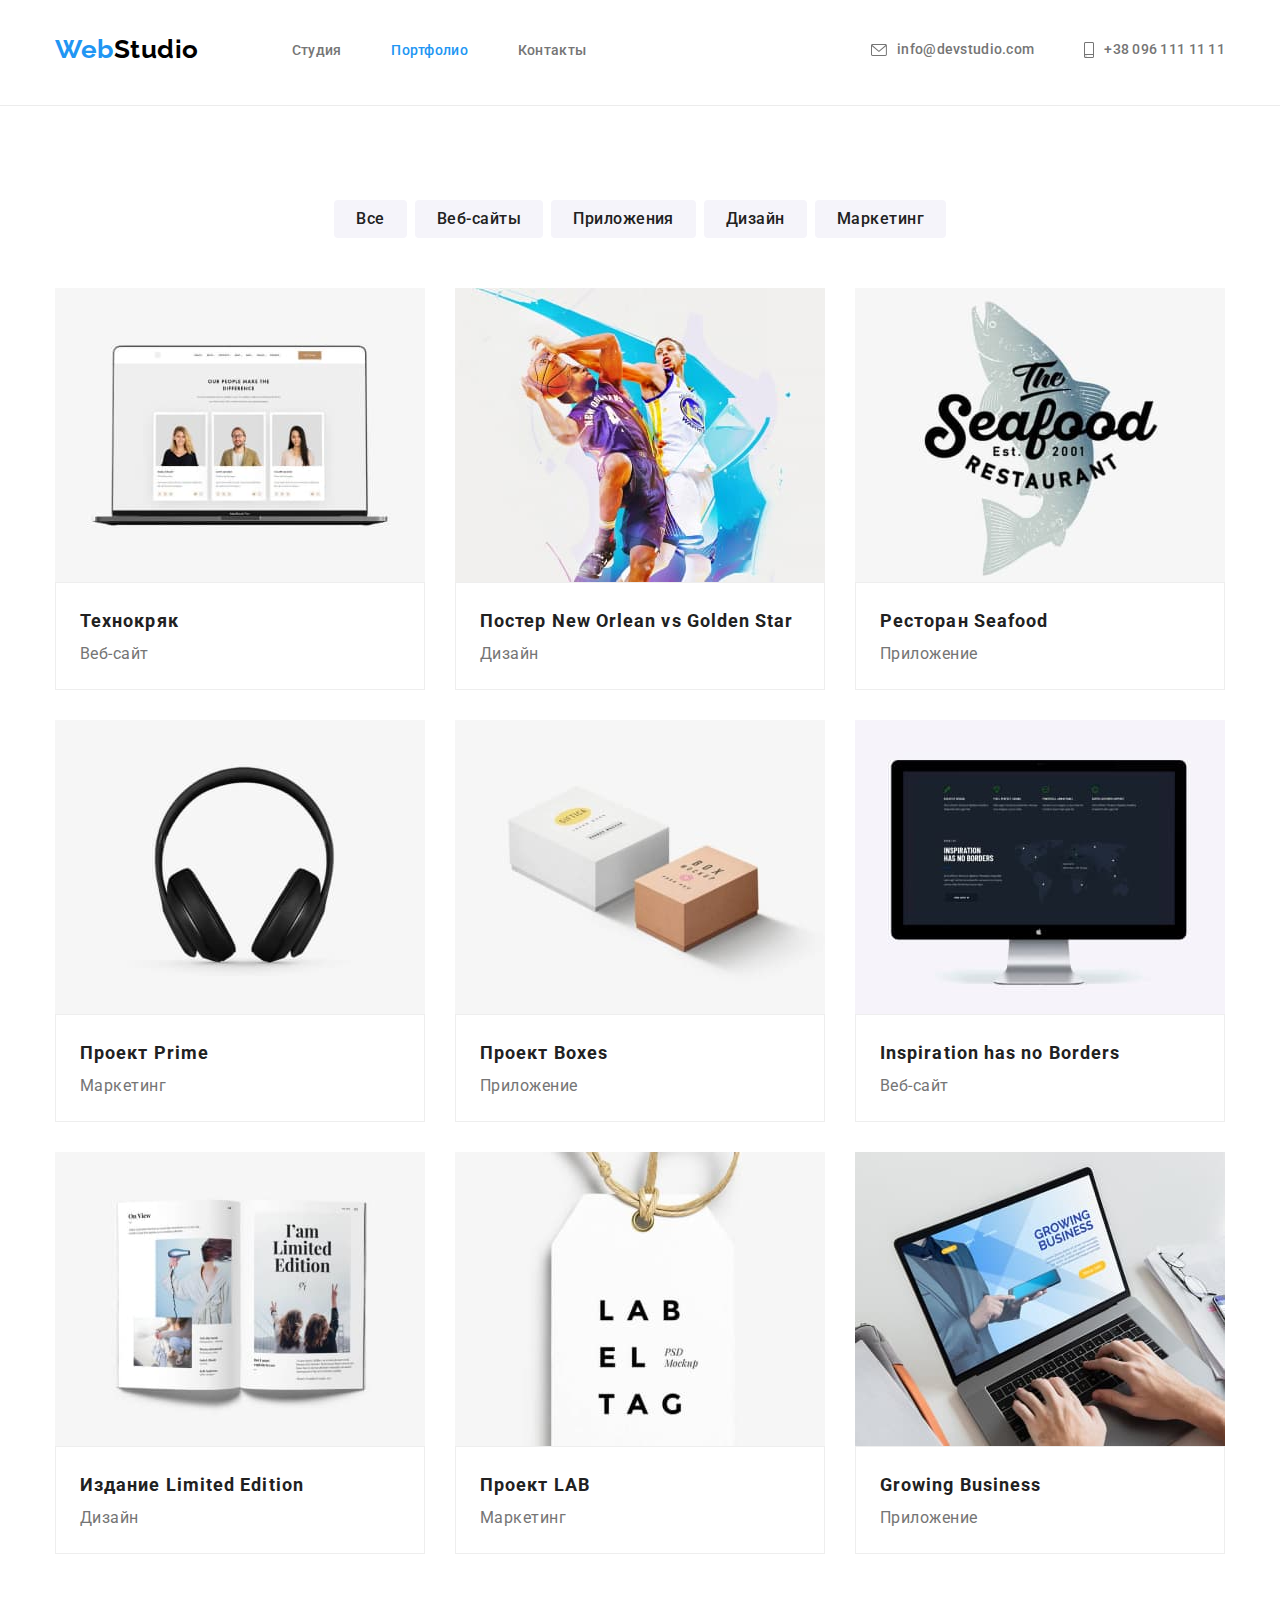
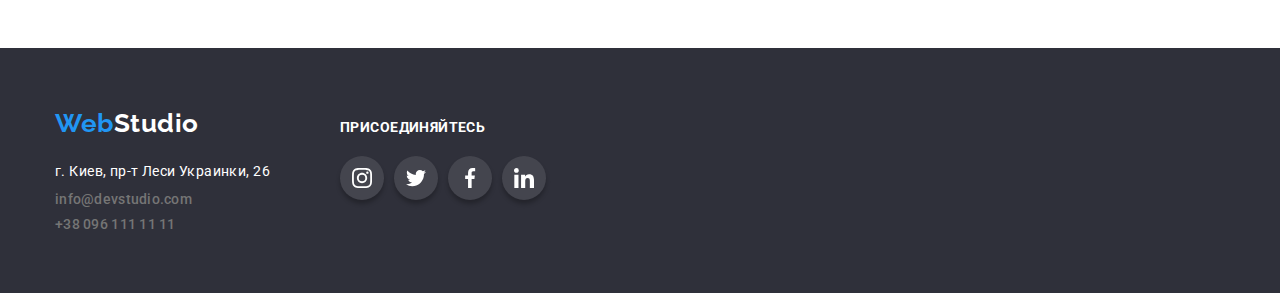
==== commit 9a329fc0: "mentorslove3" ====
--- a/portfolio.html
+++ b/portfolio.html
@@ -1,197 +1,206 @@
 <!DOCTYPE html>
 <html lang="ru">
-  <head>
-    <meta charset="UTF-8" />
-    <meta http-equiv="X-UA-Compatible" content="IE=edge" />
-    <meta name="viewport" content="width=device-width, initial-scale=1.0" />
-    <link
-      rel="stylesheet"
-      href="https://cdnjs.cloudflare.com/ajax/libs/modern-normalize/1.1.0/modern-normalize.min.css"
-    />
-    <link rel="stylesheet" href="./css/styles.css" />
-    <link rel="preconnect" href="https://fonts.googleapis.com" />
-    <link rel="preconnect" href="https://fonts.gstatic.com" crossorigin />
-    <link
-      href="https://fonts.googleapis.com/css2?family=Raleway:wght@700&family=Roboto:wght@400;500;700;900&display=swap"
-      rel="stylesheet"
-    />
-    <title>Portfolio</title>
-  </head>
+   <head>
+      <meta charset="UTF-8" />
+      <meta http-equiv="X-UA-Compatible" content="IE=edge" />
+      <meta name="viewport" content="width=device-width, initial-scale=1.0" />
+      <link
+         rel="stylesheet"
+         href="https://cdnjs.cloudflare.com/ajax/libs/modern-normalize/1.1.0/modern-normalize.min.css"
+      />
+      <link rel="stylesheet" href="./css/styles.css" />
+      <link rel="preconnect" href="https://fonts.googleapis.com" />
+      <link rel="preconnect" href="https://fonts.gstatic.com" crossorigin />
+      <link
+         href="https://fonts.googleapis.com/css2?family=Raleway:wght@700&family=Roboto:wght@400;500;700;900&display=swap"
+         rel="stylesheet"
+      />
+      <title>Portfolio</title>
+   </head>
 
-  <body>
-    <header class="header">
-      <div class="container">
-        <a lang="en" href="./index.html" class="logo">Web<span class="logo-header">Studio</span></a>
-        <nav class="nav">
-          <ul class="nav-list list">
-            <li><a href="./index.html" class="nav-list-item link">Студия</a></li>
-            <li><a href="./portfolio.html" class="nav-list-item link current">Портфолио</a></li>
-            <li><a href="" class="nav-list-item link">Контакты</a></li>
-          </ul>
-        </nav>
-        <ul class="contacts list">
-          <li>
-            <a href="mailto:info@devstudio.com" class="mail link">
-              <svg class="contacts-icon" width="16" height="12">
-                <use href="./images/icons.svg#icon-envelope"></use></svg
-              >info@devstudio.com</a
+   <body>
+      <header class="header">
+         <div class="container">
+            <a lang="en" href="./index.html" class="logo"
+               >Web<span class="logo-header">Studio</span></a
             >
-          </li>
-          <li>
-            <a href="tel:+380961111111" class="header-tel link">
-              <svg class="contacts-icon" width="10" height="16">
-                <use href="./images/icons.svg#icon-smartphone"></use></svg
-              >+38 096 111 11 11</a
-            >
-          </li>
-        </ul>
-      </div>
-    </header>
-    <main>
-      <section class="our-services section">
-        <div class="container">
-          <h1 class="hidden-head">Наши услуги</h1>
-          <ul class="oserv-but list">
-            <li><button type="button" class="filter">Все</button></li>
-            <li><button type="button" class="filter">Веб-сайты</button></li>
-            <li><button type="button" class="filter">Приложения</button></li>
-            <li><button type="button" class="filter">Дизайн</button></li>
-            <li><button type="button" class="filter">Маркетинг</button></li>
-          </ul>
+            <nav class="nav">
+               <ul class="nav-list list">
+                  <li><a href="./index.html" class="nav-list-item link">Студия</a></li>
+                  <li>
+                     <a href="./portfolio.html" class="nav-list-item link current">Портфолио</a>
+                  </li>
+                  <li><a href="" class="nav-list-item link">Контакты</a></li>
+               </ul>
+            </nav>
+            <ul class="contacts list">
+               <li>
+                  <a href="mailto:info@devstudio.com" class="mail link">
+                     <svg class="contacts-icon" width="16" height="12">
+                        <use href="./images/icons.svg#icon-envelope"></use></svg
+                     >info@devstudio.com</a
+                  >
+               </li>
+               <li>
+                  <a href="tel:+380961111111" class="header-tel link">
+                     <svg class="contacts-icon" width="10" height="16">
+                        <use href="./images/icons.svg#icon-smartphone"></use></svg
+                     >+38 096 111 11 11</a
+                  >
+               </li>
+            </ul>
+         </div>
+      </header>
+      <main>
+         <section class="our-services section">
+            <div class="container">
+               <h1 class="hidden-head">Наши услуги</h1>
+               <ul class="oserv-but list">
+                  <li><button type="button" class="filter">Все</button></li>
+                  <li><button type="button" class="filter">Веб-сайты</button></li>
+                  <li><button type="button" class="filter">Приложения</button></li>
+                  <li><button type="button" class="filter">Дизайн</button></li>
+                  <li><button type="button" class="filter">Маркетинг</button></li>
+               </ul>
 
-          <ul class="oserv-list list">
-            <a href="#" class="oserv-item">
-              <li>
-              <img src="./images/img11.jpg" alt="Веб-сайт" width="370" height="294" />
-              <div class="oserv-text">
-                <h3 class="oserv-item-head">Технокряк</h3>
-                <p class="oserv-item-text">Веб-сайт</p>
-              </div>
-            </li>
-            <a href="#" class="oserv-item"><li>
-              <img src="./images/img12.jpg" alt="Дизайн" width="370" height="294" />
-              <div class="oserv-text">
-                <h3 class="oserv-item-head">Постер New Orlean vs Golden Star</h3>
-                <p class="oserv-item-text">Дизайн</p>
-              </div>
-            </li></a>
-            
-            <a href="#" class="oserv-item">
-            <li>
-                            <img src="./images/img13.jpg" alt="Приложение" width="370" height="294" />
-              <div class="oserv-text">
-                <h3 class="oserv-item-head">Ресторан Seafood</h3>
-                <p class="oserv-item-text">Приложение</p>
-              </div>
-            </li>
-            </a>
-            <a href="#" class="oserv-item">
-            <li>
-              <img src="./images/img21.jpg" alt="Маркетинг" width="370" height="294" />
-              <div class="oserv-text">
-                <h3 class="oserv-item-head">Проект Prime</h3>
-                <p class="oserv-item-text">Маркетинг</p>
-              </div>
-            </li>
-            </a>
-            <a href="#" class="oserv-item">
-            <li>
-              <img src="./images/img22.jpg" alt="Приложение" width="370" height="429" />
-              <div class="oserv-text">
-                <h3 class="oserv-item-head">Проект Boxes</h3>
-                <p class="oserv-item-text">Приложение</p>
-              </div>
-            </li>
-            </a>
-            <a href="#" class="oserv-item">
-            <li>
-              <img src="./images/img23.jpg" alt="Веб-сайт" width="370" height="294" />
-              <div class="oserv-text">
-                <h3 lang="en" class="oserv-item-head">Inspiration has no Borders</h3>
-                <p class="oserv-item-text">Веб-сайт</p>
-              </div>
-            </li>
-            </a>
-            
-              <a href="#" class="oserv-item">
-                <li>
-              <img src="./images/img31.jpg" alt="Дизайн" width="370" height="294" />
-              <div class="oserv-text">
-                <h3 class="oserv-item-head">Издание Limited Edition</h3>
-                <p class="oserv-item-text">Дизайн</p>
-              </div>
-            </li>
-            </a>
-            
-              <a href="#" class="oserv-item">
-              <li></li>
-              <img src="./images/img32.jpg" alt="Маркетинг" width="370" height="294" />
-              <div class="oserv-text">
-                <h3 class="oserv-item-head">Проект LAB</h3>
-                <p class="oserv-item-text">Маркетинг</p>
-              </div>
-            </li>
-            </a>
-            
-              <a href="#" class="oserv-item">
-              <li>
-              <img src="./images/img33.jpg" alt="Веб-сайт" width="370" height="294" />
-              <div class="oserv-text">
-                <h3 lang="en" class="oserv-item-head">Growing Business</h3>
-                <p class="oserv-item-text">Приложение</p>
-              </div>
-            </li>
-            </a>
-          </ul>
-        </div>
-      </section>
-    </main>
-    <footer class="basement">
-      <div class="container footer">
-        <div class="footer-contacts">
-          <a lang="en" href="./index.html" class="ft">Web<span class="logo-footer">Studio</span></a>
-          <address class="basement-adr">
-            г. Киев, пр-т Леси Украинки, 26
-            <ul class="contacts-ft">
-              <li><a href="mailto:info@devstudio.com" class="mail link">info@devstudio.com</a></li>
-              <li><a href="tel:+380961111111" class="header-tel link">+38 096 111 11 11</a></li>
-            </ul>
-          </address>
-        </div>
-        <div class="footer-soc">
-          <h3 class="ft-header">присоединяйтесь</h3>
-          <ul class="ft-soc list">
-            <li class="ft-soc-item">
-              <a href="" class="ft-soc-link link">
-                <svg class="otem-soc-icon-ft" width="20" height="20">
-                  <use href="./images/icons.svg#icon-instagram"></use>
-                </svg>
-              </a>
-            </li>
-            <li class="ft-soc-item">
-              <a href="" class="ft-soc-link link">
-                <svg class="otem-soc-icon-ft" width="20" height="20">
-                  <use href="./images/icons.svg#icon-twitter"></use>
-                </svg>
-              </a>
-            </li>
-            <li class="ft-soc-item">
-              <a href="" class="ft-soc-link link">
-                <svg class="otem-soc-icon-ft" width="20" height="20">
-                  <use href="./images/icons.svg#icon-facebook"></use>
-                </svg>
-              </a>
-            </li>
-            <li class="ft-soc-item">
-              <a href="" class="ft-soc-link link">
-                <svg class="otem-soc-icon-ft" width="20" height="20">
-                  <use href="./images/icons.svg#icon-linkedin"></use>
-                </svg>
-              </a>
-            </li>
-          </ul>
-        </div>
-      </div>
-    </footer>
-  </body>
+               <ul class="oserv-list list">
+                  <li>
+                     <a href="#" class="oserv-item link">
+                        <img src="./images/img11.jpg" alt="Веб-сайт" width="370" height="294" />
+                        <div class="oserv-text">
+                           <h3 class="oserv-item-head">Технокряк</h3>
+                           <p class="oserv-item-text">Веб-сайт</p>
+                        </div>
+                     </a>
+                  </li>
+                  <li>
+                     <a href="#" class="oserv-item link">
+                        <img src="./images/img12.jpg" alt="Дизайн" width="370" height="294" />
+                        <div class="oserv-text">
+                           <h3 class="oserv-item-head">Постер New Orlean vs Golden Star</h3>
+                           <p class="oserv-item-text">Дизайн</p>
+                        </div>
+                     </a>
+                  </li>
+                  <li>
+                     <a href="#" class="oserv-item link">
+                        <img src="./images/img13.jpg" alt="Приложение" width="370" height="294" />
+                        <div class="oserv-text">
+                           <h3 class="oserv-item-head">Ресторан Seafood</h3>
+                           <p class="oserv-item-text">Приложение</p>
+                        </div>
+                     </a>
+                  </li>
+                  <li>
+                     <a href="#" class="oserv-item link">
+                        <img src="./images/img21.jpg" alt="Маркетинг" width="370" height="294" />
+                        <div class="oserv-text">
+                           <h3 class="oserv-item-head">Проект Prime</h3>
+                           <p class="oserv-item-text">Маркетинг</p>
+                        </div>
+                     </a>
+                  </li>
+                  <li>
+                     <a href="#" class="oserv-item link">
+                        <img src="./images/img22.jpg" alt="Приложение" width="370" height="429" />
+                        <div class="oserv-text">
+                           <h3 class="oserv-item-head">Проект Boxes</h3>
+                           <p class="oserv-item-text">Приложение</p>
+                        </div>
+                     </a>
+                  </li>
+                  <li>
+                     <a href="#" class="oserv-item link">
+                        <img src="./images/img23.jpg" alt="Веб-сайт" width="370" height="294" />
+                        <div class="oserv-text">
+                           <h3 lang="en" class="oserv-item-head">Inspiration has no Borders</h3>
+                           <p class="oserv-item-text">Веб-сайт</p>
+                        </div>
+                     </a>
+                  </li>
+                  <li>
+                     <a href="#" class="oserv-item link">
+                        <img src="./images/img31.jpg" alt="Дизайн" width="370" height="294" />
+                        <div class="oserv-text">
+                           <h3 class="oserv-item-head">Издание Limited Edition</h3>
+                           <p class="oserv-item-text">Дизайн</p>
+                        </div>
+                     </a>
+                  </li>
+                  <li>
+                     <a href="#" class="oserv-item link">
+                        <img src="./images/img32.jpg" alt="Маркетинг" width="370" height="294" />
+                        <div class="oserv-text">
+                           <h3 class="oserv-item-head">Проект LAB</h3>
+                           <p class="oserv-item-text">Маркетинг</p>
+                        </div>
+                     </a>
+                  </li>
+                  <li>
+                     <a href="#" class="oserv-item link">
+                        <img src="./images/img33.jpg" alt="Веб-сайт" width="370" height="294" />
+                        <div class="oserv-text">
+                           <h3 lang="en" class="oserv-item-head">Growing Business</h3>
+                           <p class="oserv-item-text">Приложение</p>
+                        </div>
+                     </a>
+                  </li>
+               </ul>
+            </div>
+         </section>
+      </main>
+      <footer class="basement">
+         <div class="container footer">
+            <div class="footer-contacts">
+               <a lang="en" href="./index.html" class="ft"
+                  >Web<span class="logo-footer">Studio</span></a
+               >
+               <address class="basement-adr">
+                  г. Киев, пр-т Леси Украинки, 26
+                  <ul class="contacts-ft">
+                     <li>
+                        <a href="mailto:info@devstudio.com" class="mail link">info@devstudio.com</a>
+                     </li>
+                     <li>
+                        <a href="tel:+380961111111" class="header-tel link">+38 096 111 11 11</a>
+                     </li>
+                  </ul>
+               </address>
+            </div>
+            <div class="footer-soc">
+               <h3 class="ft-header">присоединяйтесь</h3>
+               <ul class="ft-soc list">
+                  <li class="ft-soc-item">
+                     <a href="" class="ft-soc-link link">
+                        <svg class="otem-soc-icon-ft" width="20" height="20">
+                           <use href="./images/icons.svg#icon-instagram"></use>
+                        </svg>
+                     </a>
+                  </li>
+                  <li class="ft-soc-item">
+                     <a href="" class="ft-soc-link link">
+                        <svg class="otem-soc-icon-ft" width="20" height="20">
+                           <use href="./images/icons.svg#icon-twitter"></use>
+                        </svg>
+                     </a>
+                  </li>
+                  <li class="ft-soc-item">
+                     <a href="" class="ft-soc-link link">
+                        <svg class="otem-soc-icon-ft" width="20" height="20">
+                           <use href="./images/icons.svg#icon-facebook"></use>
+                        </svg>
+                     </a>
+                  </li>
+                  <li class="ft-soc-item">
+                     <a href="" class="ft-soc-link link">
+                        <svg class="otem-soc-icon-ft" width="20" height="20">
+                           <use href="./images/icons.svg#icon-linkedin"></use>
+                        </svg>
+                     </a>
+                  </li>
+               </ul>
+            </div>
+         </div>
+      </footer>
+   </body>
 </html>
--- a/css/styles.css
+++ b/css/styles.css
@@ -374,7 +374,6 @@
   color: var(--header-color);
   text-decoration: none;
   letter-spacing: 0.02em;
-  padding-top: 60px;
   margin-bottom: 20px;
 }
 .logo-footer {
@@ -388,8 +387,6 @@
   line-height: 1.71;
   letter-spacing: 0.03em;
   color: var(--accent-color);
-  padding-bottom: 60px;
-  max-width: 231px;
   text-align: left;
 }
 .footer-contacts {
@@ -401,6 +398,8 @@
 .footer {
   display: flex;
   align-items: baseline;
+  padding-top: 60px;
+  padding-bottom: 60px;
   
 }
 
@@ -479,7 +478,8 @@
   display: block;
   width: 370px;
 }
-.oserv-item:hover {
+.oserv-item:hover,
+.oserv-item:focus {
   box-shadow: 0px 1px 1px rgba(0, 0, 0, 0.12), 0px 4px 4px rgba(0, 0, 0, 0.06),
     1px 4px 6px rgba(0, 0, 0, 0.16);
 }
